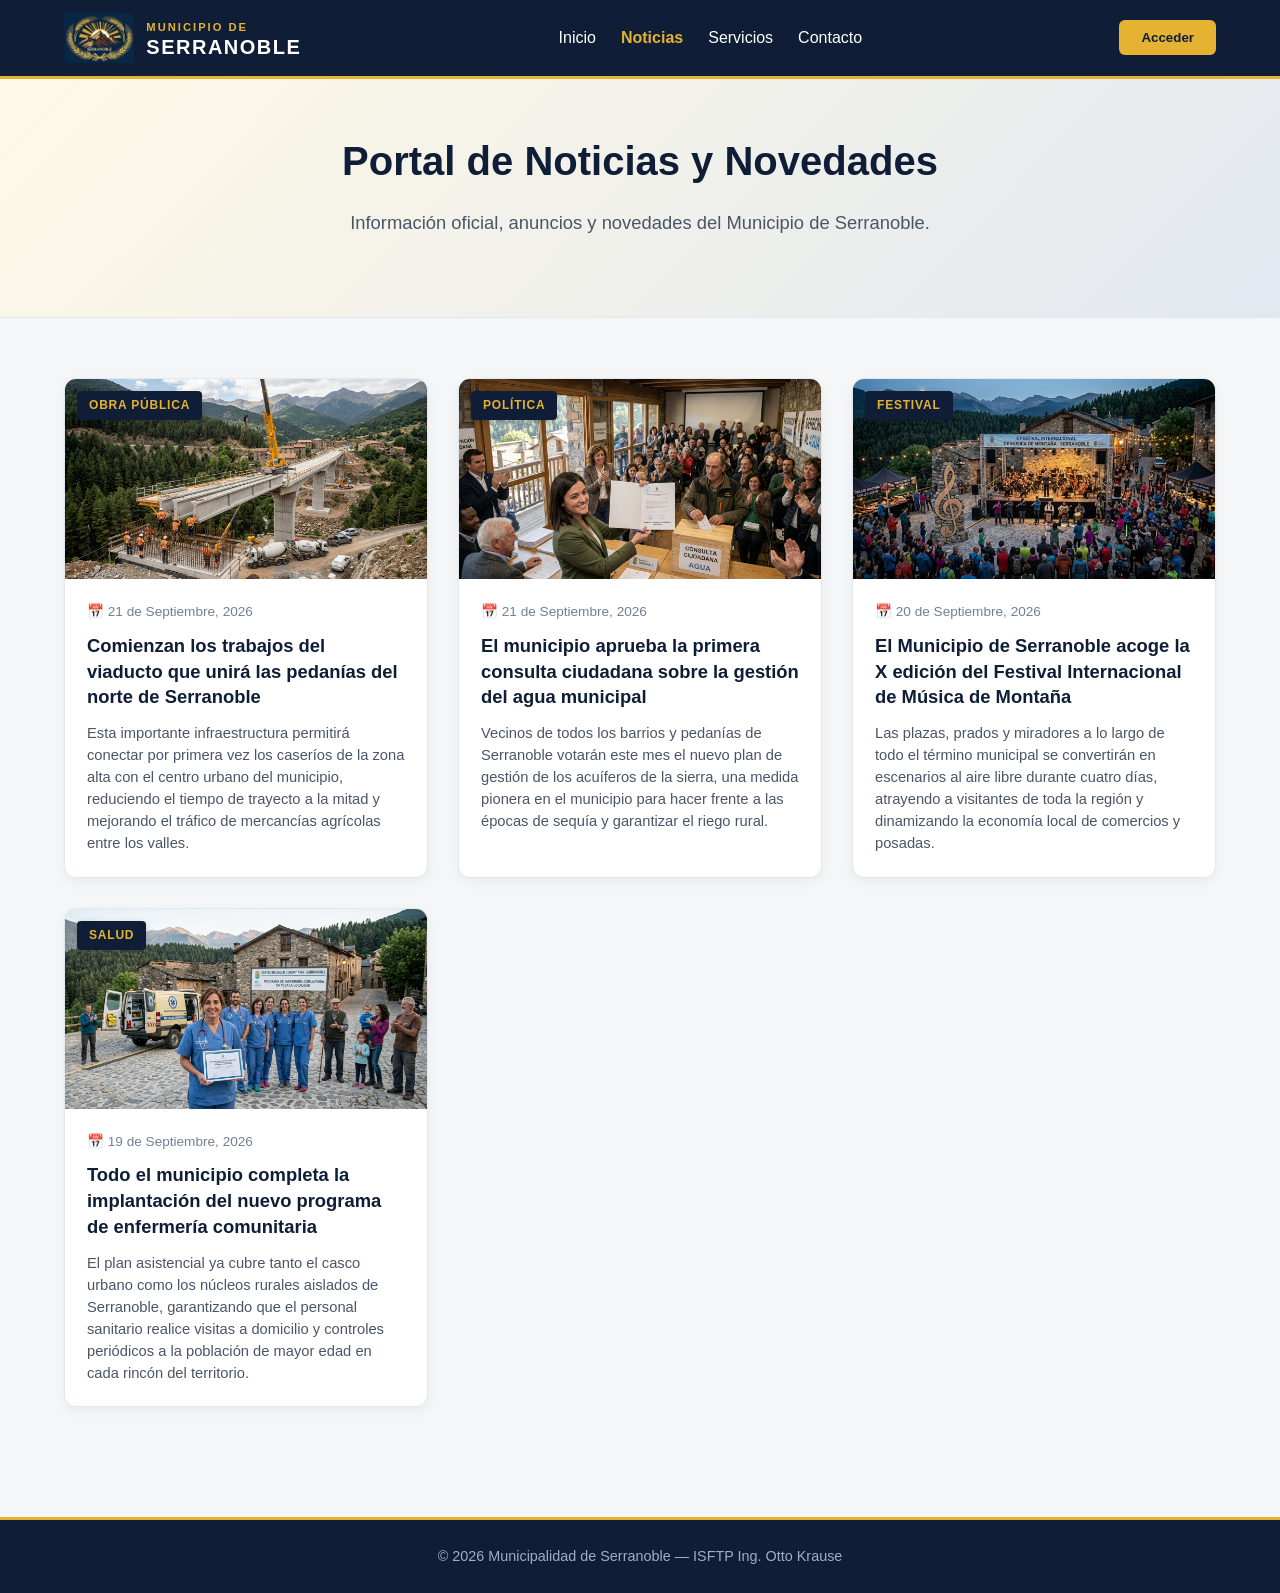
==== noticias.html @ 77c3ed3b "Commit actulizacion 2 (portal de noticias y registro)" ====
<!DOCTYPE html>
<html lang="es">
<head>
    <meta charset="UTF-8">
    <meta name="viewport" content="width=device-width, initial-scale=1.0">
    <title>Noticias - Municipio de Serranoble</title>
    <link rel="stylesheet" href="styles.css">
</head>
<body>

    <!-- ENCABEZADO Y NAVEGACIÓN -->
    <header class="navbar">
        <div class="logo">
            <img src="ESCUDO3.png" alt="Escudo de Serranoble" class="logo-img">
            <div class="logo-text">
                <h2>MUNICIPIO DE</h2>
                <h1>SERRANOBLE</h1>
            </div>
        </div>

        <button class="mobile-menu-btn" onclick="toggleMenu()" aria-label="Abrir menú">☰</button>

        <nav id="navMenu">
            <ul class="nav-links">
                <li><a href="index.html" onclick="closeMenu()">Inicio</a></li>
                <li><a href="noticias.html" class="active-link" onclick="closeMenu()">Noticias</a></li>
                <li><a href="index.html#servicios" onclick="closeMenu()">Servicios</a></li>
                <li><a href="#contacto" onclick="closeMenu()">Contacto</a></li>
                <li class="mobile-only-btn">
                    <button class="btn-primary" onclick="openLogin(); closeMenu()">Acceder</button>
                </li>
            </ul>
        </nav>

        <button class="btn-primary desktop-btn" onclick="openLogin()">Acceder</button>
    </header>

    <!-- BANNER NOTICIAS -->
    <section class="hero hero-secondary">
        <div class="hero-content">
            <h1>Portal de Noticias y Novedades</h1>
            <p>Información oficial, anuncios y novedades del Municipio de Serranoble.</p>
        </div>
    </section>

    <!-- LISTADO DE NOTICIAS CON IMÁGENES REALES -->
    <main class="noticias-container">
        <div class="noticias-grid">
            
            <!-- Noticia 1: Obra Pública -->
            <article class="noticia-card">
                <div class="noticia-img-wrapper">
                    <img src="obra.jpg.jpg" alt="Construcción del viaducto en Serranoble" class="noticia-img">
                    <div class="noticia-tag">Obra Pública</div>
                </div>
                <div class="noticia-content">
                    <span class="noticia-fecha">📅 21 de Septiembre, 2026</span>
                    <h3>Comienzan los trabajos del viaducto que unirá las pedanías del norte de Serranoble</h3>
                    <p>Esta importante infraestructura permitirá conectar por primera vez los caseríos de la zona alta con el centro urbano del municipio, reduciendo el tiempo de trayecto a la mitad y mejorando el tráfico de mercancías agrícolas entre los valles.</p>
                </div>
            </article>

            <!-- Noticia 2: Política -->
            <article class="noticia-card">
                <div class="noticia-img-wrapper">
                    <img src="politica.jpg.jpg" alt="Consulta ciudadana sobre la gestión del agua" class="noticia-img">
                    <div class="noticia-tag">Política</div>
                </div>
                <div class="noticia-content">
                    <span class="noticia-fecha">📅 21 de Septiembre, 2026</span>
                    <h3>El municipio aprueba la primera consulta ciudadana sobre la gestión del agua municipal</h3>
                    <p>Vecinos de todos los barrios y pedanías de Serranoble votarán este mes el nuevo plan de gestión de los acuíferos de la sierra, una medida pionera en el municipio para hacer frente a las épocas de sequía y garantizar el riego rural.</p>
                </div>
            </article>

            <!-- Noticia 3: Festival -->
            <article class="noticia-card">
                <div class="noticia-img-wrapper">
                    <img src="cultura.jpg.jpg" alt="Festival Internacional de Música de Montaña" class="noticia-img">
                    <div class="noticia-tag">Festival</div>
                </div>
                <div class="noticia-content">
                    <span class="noticia-fecha">📅 20 de Septiembre, 2026</span>
                    <h3>El Municipio de Serranoble acoge la X edición del Festival Internacional de Música de Montaña</h3>
                    <p>Las plazas, prados y miradores a lo largo de todo el término municipal se convertirán en escenarios al aire libre durante cuatro días, atrayendo a visitantes de toda la región y dinamizando la economía local de comercios y posadas.</p>
                </div>
            </article>

            <!-- Noticia 4: Salud -->
            <article class="noticia-card">
                <div class="noticia-img-wrapper">
                    <img src="salud.jpg.jpg" alt="Programa de enfermería comunitaria en Serranoble" class="noticia-img">
                    <div class="noticia-tag">Salud</div>
                </div>
                <div class="noticia-content">
                    <span class="noticia-fecha">📅 19 de Septiembre, 2026</span>
                    <h3>Todo el municipio completa la implantación del nuevo programa de enfermería comunitaria</h3>
                    <p>El plan asistencial ya cubre tanto el casco urbano como los núcleos rurales aislados de Serranoble, garantizando que el personal sanitario realice visitas a domicilio y controles periódicos a la población de mayor edad en cada rincón del territorio.</p>
                </div>
            </article>

        </div>
    </main>

    <!-- MODAL DE ACCESO / REGISTRO -->
    <div id="loginModal" class="modal">
        <div class="modal-content">
            <span class="close-btn" onclick="closeLogin()">&times;</span>
            
            <div class="modal-header">
                <img src="ESCUDO3.png" alt="Escudo Serranoble" class="modal-logo">
                <h2>Portal Ciudadano</h2>
                <p class="modal-sub">Accedé a los trámites y servicios del municipio</p>
            </div>

            <!-- Pestañas de Navegación -->
            <div class="auth-tabs">
                <button type="button" class="tab-btn active" onclick="switchAuthTab('login')">Iniciar Sesión</button>
                <button type="button" class="tab-btn" onclick="switchAuthTab('register')">Registrarse</button>
            </div>

            <!-- FORMULARIO 1: INICIAR SESIÓN -->
            <form id="loginForm" class="auth-form active" onsubmit="validarLogin(event)">
                <div class="form-group">
                    <label for="usuario">DNI, CUIL o Email</label>
                    <input type="text" id="usuario" placeholder="Ej: 38123456" required>
                </div>
                
                <div class="form-group">
                    <label for="password">Contraseña</label>
                    <input type="password" id="password" placeholder="••••••••" required>
                </div>

                <div id="errorAlertLogin" class="alert-error" style="display: none;">
                    Por favor, completá todos los campos correctamente.
                </div>

                <button type="submit" class="btn-primary btn-block">Ingresar</button>
            </form>

            <!-- FORMULARIO 2: REGISTRO CIUDADANO -->
            <form id="registerForm" class="auth-form" onsubmit="validarRegistro(event)">
                <div class="form-group">
                    <label for="regNombre">Nombre y Apellido</label>
                    <input type="text" id="regNombre" placeholder="Ej: María González" required>
                </div>

                <div class="form-group">
                    <label for="regDni">DNI / CUIL (solo números)</label>
                    <input 
                        type="text" 
                        id="regDni" 
                        placeholder="Ej: 38123456" 
                        maxlength="11" 
                        oninput="this.value = this.value.replace(/[^0-9]/g, '')" 
                        required
                    >
                </div>

                <div class="form-group">
                    <label for="regEmail">Correo Electrónico</label>
                    <input type="email" id="regEmail" placeholder="ejemplo@correo.com" required>
                </div>

                <div class="form-group">
                    <label for="regPass">Contraseña</label>
                    <input type="password" id="regPass" placeholder="Creá una contraseña" required>
                </div>

                <div id="errorAlertRegister" class="alert-error" style="display: none;">
                    Por favor, completá todos los datos para crear tu cuenta.
                </div>

                <button type="submit" class="btn-primary btn-block">Crear Cuenta</button>
            </form>
        </div>
    </div>

    <!-- FOOTER -->
    <footer id="contacto">
        <p>&copy; 2026 Municipalidad de Serranoble — ISFTP Ing. Otto Krause</p>
    </footer>

    <!-- LÓGICA JAVASCRIPT -->
    <script>
        function toggleMenu() {
            document.getElementById('navMenu').classList.toggle('active');
        }

        function closeMenu() {
            document.getElementById('navMenu').classList.remove('active');
        }

        function openLogin() {
            document.getElementById('loginModal').style.display = 'flex';
        }

        function closeLogin() {
            document.getElementById('loginModal').style.display = 'none';
        }

        function switchAuthTab(tab) {
            const tabs = document.querySelectorAll('.tab-btn');
            const forms = document.querySelectorAll('.auth-form');

            tabs.forEach(t => t.classList.remove('active'));
            forms.forEach(f => f.classList.remove('active'));

            if (tab === 'login') {
                tabs[0].classList.add('active');
                document.getElementById('loginForm').classList.add('active');
            } else {
                tabs[1].classList.add('active');
                document.getElementById('registerForm').classList.add('active');
            }
        }

        function validarLogin(event) {
            event.preventDefault();
            const usuario = document.getElementById('usuario').value.trim();
            const password = document.getElementById('password').value.trim();
            const alert = document.getElementById('errorAlertLogin');

            if (usuario === '' || password === '') {
                alert.innerText = 'Por favor, completá todos los campos correctamente.';
                alert.style.display = 'block';
            } else {
                alert.style.display = 'none';
                alert('¡Inicio de sesión exitoso!');
                closeLogin();
            }
        }

        function validarRegistro(event) {
            event.preventDefault();
            const nombre = document.getElementById('regNombre').value.trim();
            const dni = document.getElementById('regDni').value.trim();
            const email = document.getElementById('regEmail').value.trim();
            const pass = document.getElementById('regPass').value.trim();
            const alert = document.getElementById('errorAlertRegister');

            const soloNumeros = /^[0-9]+$/;

            if (nombre === '' || dni === '' || email === '' || pass === '') {
                alert.innerText = 'Por favor, completá todos los datos para crear tu cuenta.';
                alert.style.display = 'block';
                return;
            }

            if (!soloNumeros.test(dni)) {
                alert.innerText = 'El DNI/CUIL debe contener únicamente números sin puntos ni espacios.';
                alert.style.display = 'block';
                return;
            }

            alert.style.display = 'none';
            alert('¡Registro completado con éxito! Ya podés acceder con tu usuario.');
            switchAuthTab('login');
        }
    </script>
</body>
</html>
---- styles.css ----
/* ==========================================================================
   VARIABLES Y PALETA DE COLORES (ESCUDO Y MARCA SERRANOBLE)
   ========================================================================== */
:root {
    --azul-oscuro: #0F1E36;   
    --dorado: #E5B232;        
    --dorado-hover: #C99820;  
    --crema: #FFF9E6;         
    --marron: #6E472A;        
    --gris-fondo: #F4F6F8;
    --texto-oscuro: #1A202C;
}

/* ==========================================================================
   RESETS Y ESTILOS GENERALES
   ========================================================================== */
* {
    margin: 0;
    padding: 0;
    box-sizing: border-box;
    font-family: 'Segoe UI', Tahoma, Geneva, Verdana, sans-serif;
}

body {
    color: var(--texto-oscuro);
    background-color: var(--gris-fondo);
    line-height: 1.6;
}

/* ==========================================================================
   ENCABEZADO Y NAVEGACIÓN (NAVBAR)
   ========================================================================== */
.navbar {
    display: flex;
    justify-content: space-between;
    align-items: center;
    background-color: var(--azul-oscuro);
    padding: 0.8rem 5%;
    color: #FFFFFF;
    border-bottom: 3px solid var(--dorado);
    position: relative;
    z-index: 100;
}

.logo {
    display: flex;
    align-items: center;
    gap: 12px;
}

.logo-img {
    height: 50px;
    width: auto;
    object-fit: contain;
}

.logo-text h2 {
    font-size: 0.7rem;
    letter-spacing: 2px;
    color: var(--dorado);
    font-weight: 600;
}

.logo-text h1 {
    font-size: 1.25rem;
    letter-spacing: 1.5px;
    color: #FFFFFF;
    font-weight: 800;
    line-height: 1;
}

.nav-links {
    display: flex;
    list-style: none;
    gap: 25px;
}

.nav-links a {
    color: #FFFFFF;
    text-decoration: none;
    font-weight: 500;
    transition: color 0.3s;
}

.nav-links a:hover,
.nav-links a.active-link {
    color: var(--dorado);
    font-weight: 700;
}

/* ==========================================================================
   BOTONES Y COMPONENTES REUTILIZABLES
   ========================================================================== */
.btn-primary {
    background-color: var(--dorado);
    color: var(--azul-oscuro);
    border: none;
    padding: 10px 22px;
    border-radius: 6px;
    cursor: pointer;
    font-weight: 700;
    transition: all 0.3s ease;
}

.btn-primary:hover {
    background-color: var(--dorado-hover);
}

.btn-secondary {
    background-color: transparent;
    color: var(--azul-oscuro);
    border: 2px solid var(--azul-oscuro);
    padding: 10px 22px;
    border-radius: 6px;
    text-decoration: none;
    font-weight: 700;
    display: inline-block;
    transition: all 0.3s ease;
}

.btn-secondary:hover {
    background-color: var(--azul-oscuro);
    color: #FFFFFF;
}

.btn-large {
    padding: 12px 28px;
    font-size: 1rem;
}

.btn-block {
    width: 100%;
    margin-top: 15px;
}

.mobile-menu-btn {
    display: none;
    background: none;
    border: none;
    color: #FFFFFF;
    font-size: 1.8rem;
    cursor: pointer;
}

.mobile-only-btn {
    display: none;
}

/* ==========================================================================
   SECCIONES HERO (PRINCIPAL Y SECUNDARIA)
   ========================================================================== */
.hero {
    background: linear-gradient(135deg, var(--crema) 0%, #E2E8F0 100%);
    padding: 80px 5%;
    text-align: center;
    border-bottom: 1px solid #E2E8F0;
}

.hero-secondary {
    padding: 50px 5%;
}

.hero-content {
    max-width: 850px;
    margin: 0 auto;
}

.hero h1 {
    font-size: 2.5rem;
    color: var(--azul-oscuro);
    margin-bottom: 15px;
}

.hero p {
    font-size: 1.15rem;
    color: #4A5568;
    margin-bottom: 30px;
}

.hero-buttons {
    display: flex;
    justify-content: center;
    gap: 15px;
}

/* ==========================================================================
   SECCIÓN SERVICIOS
   ========================================================================== */
.servicios-container {
    padding: 70px 5%;
    text-align: center;
}

.servicios-container h2 {
    color: var(--azul-oscuro);
    font-size: 2.2rem;
}

.subtitle {
    color: #718096;
    margin-bottom: 45px;
}

.cards-grid {
    display: grid;
    grid-template-columns: repeat(auto-fit, minmax(260px, 1fr));
    gap: 30px;
    max-width: 1100px;
    margin: 0 auto;
}

.card {
    background-color: #FFFFFF;
    padding: 35px 25px;
    border-radius: 10px;
    border: 1px solid #E2E8F0;
    border-top: 4px solid var(--dorado);
    box-shadow: 0 4px 12px rgba(0, 0, 0, 0.04);
    transition: transform 0.3s, box-shadow 0.3s;
}

.card:hover {
    transform: translateY(-5px);
    box-shadow: 0 8px 20px rgba(0, 0, 0, 0.08);
}

.card .icon {
    font-size: 2.8rem;
    margin-bottom: 15px;
}

.card h3 {
    color: var(--azul-oscuro);
    margin-bottom: 12px;
}

/* ==========================================================================
   PORTAL DE NOTICIAS (NOTICIAS.HTML)
   ========================================================================== */
.noticias-container {
    padding: 60px 5%;
}

.noticias-grid {
    display: grid;
    grid-template-columns: repeat(auto-fit, minmax(300px, 1fr));
    gap: 30px;
    max-width: 1200px;
    margin: 0 auto;
}

.noticia-card {
    background-color: #FFFFFF;
    border-radius: 12px;
    overflow: hidden;
    border: 1px solid #E2E8F0;
    box-shadow: 0 4px 12px rgba(0, 0, 0, 0.05);
    transition: transform 0.3s, box-shadow 0.3s;
    display: flex;
    flex-direction: column;
}

.noticia-card:hover {
    transform: translateY(-6px);
    box-shadow: 0 10px 22px rgba(0, 0, 0, 0.12);
}

.noticia-img-wrapper {
    position: relative;
    width: 100%;
    height: 200px;
    overflow: hidden;
}

.noticia-img {
    width: 100%;
    height: 100%;
    object-fit: cover;
    transition: transform 0.4s ease;
}

.noticia-card:hover .noticia-img {
    transform: scale(1.05);
}

.noticia-tag {
    position: absolute;
    top: 12px;
    left: 12px;
    background-color: var(--azul-oscuro);
    color: var(--dorado);
    font-size: 0.75rem;
    font-weight: 700;
    padding: 5px 12px;
    border-radius: 4px;
    text-transform: uppercase;
    letter-spacing: 0.8px;
    box-shadow: 0 2px 6px rgba(0, 0, 0, 0.2);
}

.noticia-content {
    padding: 22px;
    display: flex;
    flex-direction: column;
    flex-grow: 1;
}

.noticia-fecha {
    font-size: 0.85rem;
    color: #718096;
    margin-bottom: 10px;
}

.noticia-content h3 {
    color: var(--azul-oscuro);
    font-size: 1.15rem;
    margin-bottom: 12px;
    line-height: 1.4;
}

.noticia-content p {
    color: #4A5568;
    font-size: 0.92rem;
    line-height: 1.5;
}

/* ==========================================================================
   MODAL DE ACCESO Y REGISTRO
   ========================================================================== */
.modal {
    display: none;
    position: fixed;
    top: 0;
    left: 0;
    width: 100%;
    height: 100%;
    background-color: rgba(15, 30, 54, 0.75);
    justify-content: center;
    align-items: center;
    z-index: 1000;
}

.modal-content {
    background-color: #FFFFFF;
    padding: 35px;
    border-radius: 12px;
    width: 100%;
    max-width: 420px;
    position: relative;
    box-shadow: 0 15px 25px rgba(0, 0, 0, 0.2);
}

.close-btn {
    position: absolute;
    top: 15px;
    right: 20px;
    font-size: 1.6rem;
    cursor: pointer;
    color: #A0AEC0;
}

.modal-header {
    text-align: center;
    margin-bottom: 20px;
}

.modal-logo {
    height: 55px;
    margin-bottom: 10px;
}

.modal-header h2 {
    color: var(--azul-oscuro);
    font-size: 1.5rem;
}

.modal-sub {
    font-size: 0.9rem;
    color: #718096;
}

.auth-tabs {
    display: flex;
    border-bottom: 2px solid #E2E8F0;
    margin-bottom: 20px;
}

.tab-btn {
    flex: 1;
    background: none;
    border: none;
    padding: 10px 0;
    font-weight: 600;
    font-size: 0.95rem;
    color: #718096;
    cursor: pointer;
    transition: all 0.3s ease;
    border-bottom: 3px solid transparent;
}

.tab-btn.active {
    color: var(--azul-oscuro);
    border-bottom-color: var(--dorado);
}

.auth-form {
    display: none;
}

.auth-form.active {
    display: block;
}

.form-group {
    margin-bottom: 18px;
    text-align: left;
}

.form-group label {
    display: block;
    margin-bottom: 6px;
    font-weight: 600;
    font-size: 0.9rem;
    color: var(--azul-oscuro);
}

.form-group input {
    width: 100%;
    padding: 11px;
    border: 1px solid #CBD5E0;
    border-radius: 6px;
    font-size: 1rem;
}

.form-group input:focus {
    outline: none;
    border-color: var(--dorado);
    box-shadow: 0 0 0 3px rgba(229, 178, 50, 0.2);
}

.alert-error {
    background-color: #FED7D7;
    color: #9B2C2C;
    padding: 10px;
    border-radius: 6px;
    font-size: 0.85rem;
    margin-bottom: 12px;
    text-align: center;
}

/* ==========================================================================
   PIE DE PÁGINA (FOOTER)
   ========================================================================== */
footer {
    background-color: var(--azul-oscuro);
    color: #A0AEC0;
    text-align: center;
    padding: 25px;
    margin-top: 50px;
    font-size: 0.9rem;
    border-top: 3px solid var(--dorado);
}

/* ==========================================================================
   ADAPTACIÓN RESPONSIVA (CELULARES Y TABLETS)
   ========================================================================== */
@media (max-width: 768px) {
    .navbar {
        padding: 0.8rem 4%;
    }

    .logo-img {
        height: 40px;
    }

    .logo-text h1 {
        font-size: 1.05rem;
    }

    .mobile-menu-btn {
        display: block;
    }

    .desktop-btn {
        display: none;
    }

    nav {
        display: none;
        position: absolute;
        top: 100%;
        left: 0;
        width: 100%;
        background-color: var(--azul-oscuro);
        border-bottom: 3px solid var(--dorado);
        padding: 20px 0;
        box-shadow: 0 10px 15px rgba(0,0,0,0.2);
    }

    nav.active {
        display: block;
    }

    .nav-links {
        flex-direction: column;
        align-items: center;
        gap: 18px;
    }

    .mobile-only-btn {
        display: block;
        margin-top: 5px;
    }

    .hero {
        padding: 50px 20px;
    }

    .hero h1 {
        font-size: 1.8rem;
    }

    .hero p {
        font-size: 1rem;
    }

    .hero-buttons {
        flex-direction: column;
        gap: 12px;
    }

    .btn-large {
        width: 100%;
    }

    .servicios-container,
    .noticias-container {
        padding: 40px 20px;
    }

    .cards-grid,
    .noticias-grid {
        grid-template-columns: 1fr;
    }

    .modal-content {
        width: 90%;
        padding: 25px 20px;
    }
}
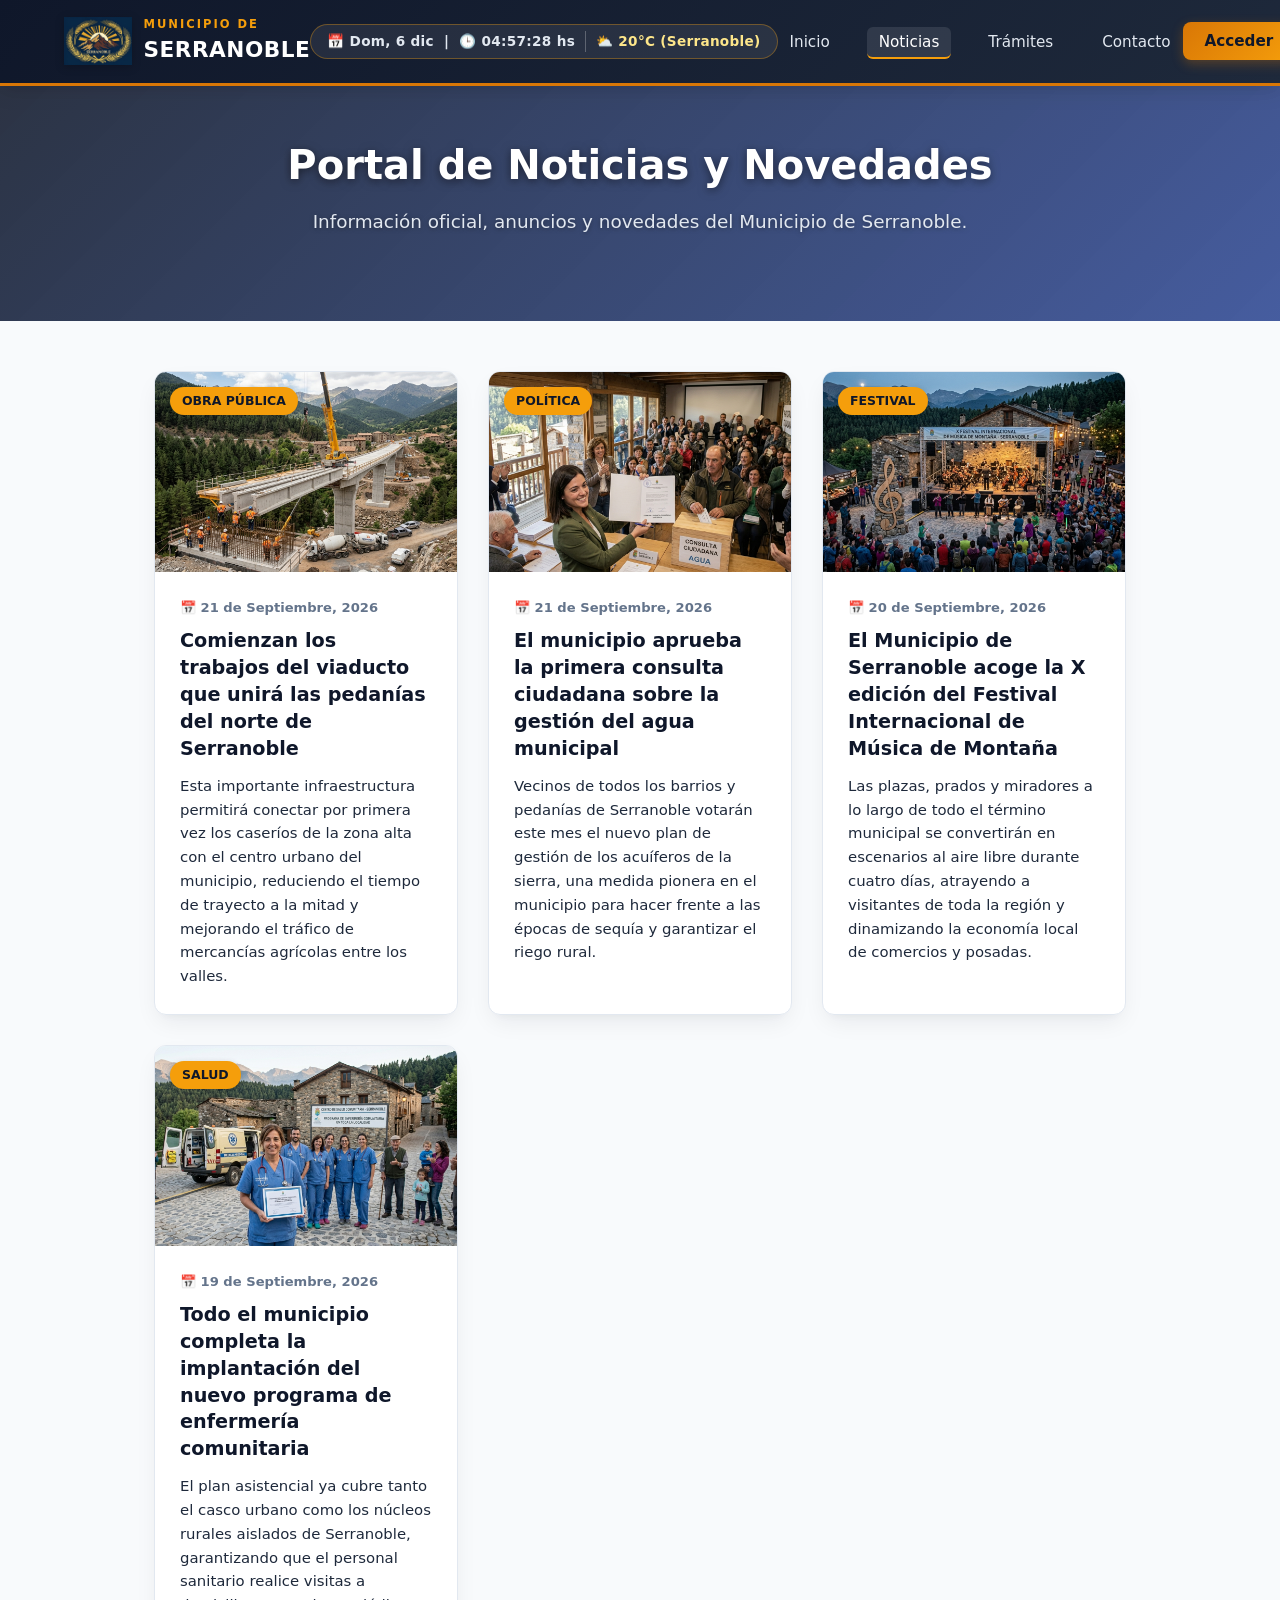
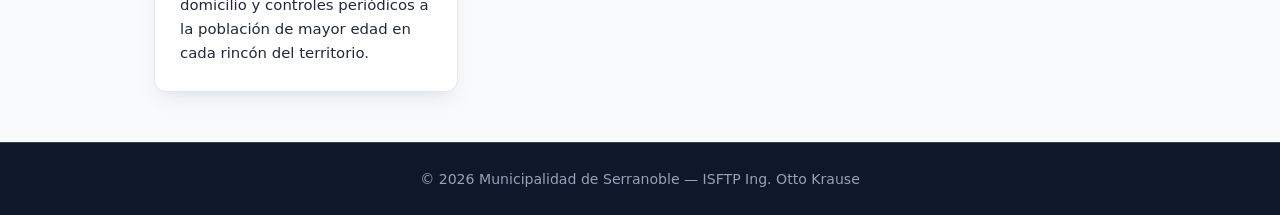
==== commit 1ad0db5f: "Actualizacion sprint III" ====
--- a/noticias.html
+++ b/noticias.html
@@ -18,32 +18,38 @@
             </div>
         </div>
 
-        <button class="mobile-menu-btn" onclick="toggleMenu()" aria-label="Abrir menú">☰</button>
+        <!-- RELOJ Y CLIMA CIUDADANO -->
+        <div class="reloj-ciudadano" id="relojCiudadano"></div>
+
+        <button class="mobile-menu-btn" onclick="toggleMenu()" aria-label="Abrir menú de navegación" aria-expanded="false">☰</button>
 
         <nav id="navMenu">
             <ul class="nav-links">
                 <li><a href="index.html" onclick="closeMenu()">Inicio</a></li>
                 <li><a href="noticias.html" class="active-link" onclick="closeMenu()">Noticias</a></li>
-                <li><a href="index.html#servicios" onclick="closeMenu()">Servicios</a></li>
-                <li><a href="#contacto" onclick="closeMenu()">Contacto</a></li>
-                <li class="mobile-only-btn">
+                <li><a href="tramites.html" onclick="closeMenu()">Trámites</a></li>
+                <li><a href="contacto.html" onclick="closeMenu()">Contacto</a></li>
+                <li class="mobile-only-btn" id="mobileAuthContainer">
                     <button class="btn-primary" onclick="openLogin(); closeMenu()">Acceder</button>
                 </li>
             </ul>
         </nav>
 
-        <button class="btn-primary desktop-btn" onclick="openLogin()">Acceder</button>
+        <!-- Contenedor dinámico de sesión (Escritorio) -->
+        <div id="desktopAuthContainer">
+            <button class="btn-primary desktop-btn" onclick="openLogin()">Acceder</button>
+        </div>
     </header>
 
-    <!-- BANNER NOTICIAS -->
-    <section class="hero hero-secondary">
+    <!-- BANNER NOTICIAS CON FONDO DE PRENSA -->
+    <section class="hero hero-secondary hero-noticias">
         <div class="hero-content">
             <h1>Portal de Noticias y Novedades</h1>
             <p>Información oficial, anuncios y novedades del Municipio de Serranoble.</p>
         </div>
     </section>
 
-    <!-- LISTADO DE NOTICIAS CON IMÁGENES REALES -->
+    <!-- LISTADO DE NOTICIAS -->
     <main class="noticias-container">
         <div class="noticias-grid">
             
@@ -103,20 +109,20 @@
     </main>
 
     <!-- MODAL DE ACCESO / REGISTRO -->
-    <div id="loginModal" class="modal">
+    <div id="loginModal" class="modal" role="dialog" aria-labelledby="modalTitle" aria-hidden="true">
         <div class="modal-content">
-            <span class="close-btn" onclick="closeLogin()">&times;</span>
+            <span class="close-btn" onclick="closeLogin()" role="button" aria-label="Cerrar ventana">&times;</span>
             
             <div class="modal-header">
                 <img src="ESCUDO3.png" alt="Escudo Serranoble" class="modal-logo">
-                <h2>Portal Ciudadano</h2>
+                <h2 id="modalTitle">Portal Ciudadano</h2>
                 <p class="modal-sub">Accedé a los trámites y servicios del municipio</p>
             </div>
 
             <!-- Pestañas de Navegación -->
-            <div class="auth-tabs">
-                <button type="button" class="tab-btn active" onclick="switchAuthTab('login')">Iniciar Sesión</button>
-                <button type="button" class="tab-btn" onclick="switchAuthTab('register')">Registrarse</button>
+            <div class="auth-tabs" role="tablist">
+                <button type="button" class="tab-btn active" role="tab" aria-selected="true" onclick="switchAuthTab('login')">Iniciar Sesión</button>
+                <button type="button" class="tab-btn" role="tab" aria-selected="false" onclick="switchAuthTab('register')">Registrarse</button>
             </div>
 
             <!-- FORMULARIO 1: INICIAR SESIÓN -->
@@ -131,7 +137,7 @@
                     <input type="password" id="password" placeholder="••••••••" required>
                 </div>
 
-                <div id="errorAlertLogin" class="alert-error" style="display: none;">
+                <div id="errorAlertLogin" class="alert-error" style="display: none;" role="alert">
                     Por favor, completá todos los campos correctamente.
                 </div>
 
@@ -164,10 +170,11 @@
 
                 <div class="form-group">
                     <label for="regPass">Contraseña</label>
-                    <input type="password" id="regPass" placeholder="Creá una contraseña" required>
+                    <input type="password" id="regPass" placeholder="Mín. 6 caracteres (Mayús, minús, núm, símbolo)" required>
+                    <small style="display: block; font-size: 0.75rem; color: #64748B; margin-top: 4px;">Debe contener al menos una mayúscula, una minúscula, un número y un símbolo.</small>
                 </div>
 
-                <div id="errorAlertRegister" class="alert-error" style="display: none;">
+                <div id="errorAlertRegister" class="alert-error" style="display: none;" role="alert">
                     Por favor, completá todos los datos para crear tu cuenta.
                 </div>
 
@@ -181,82 +188,7 @@
         <p>&copy; 2026 Municipalidad de Serranoble — ISFTP Ing. Otto Krause</p>
     </footer>
 
-    <!-- LÓGICA JAVASCRIPT -->
-    <script>
-        function toggleMenu() {
-            document.getElementById('navMenu').classList.toggle('active');
-        }
-
-        function closeMenu() {
-            document.getElementById('navMenu').classList.remove('active');
-        }
-
-        function openLogin() {
-            document.getElementById('loginModal').style.display = 'flex';
-        }
-
-        function closeLogin() {
-            document.getElementById('loginModal').style.display = 'none';
-        }
-
-        function switchAuthTab(tab) {
-            const tabs = document.querySelectorAll('.tab-btn');
-            const forms = document.querySelectorAll('.auth-form');
-
-            tabs.forEach(t => t.classList.remove('active'));
-            forms.forEach(f => f.classList.remove('active'));
-
-            if (tab === 'login') {
-                tabs[0].classList.add('active');
-                document.getElementById('loginForm').classList.add('active');
-            } else {
-                tabs[1].classList.add('active');
-                document.getElementById('registerForm').classList.add('active');
-            }
-        }
-
-        function validarLogin(event) {
-            event.preventDefault();
-            const usuario = document.getElementById('usuario').value.trim();
-            const password = document.getElementById('password').value.trim();
-            const alert = document.getElementById('errorAlertLogin');
-
-            if (usuario === '' || password === '') {
-                alert.innerText = 'Por favor, completá todos los campos correctamente.';
-                alert.style.display = 'block';
-            } else {
-                alert.style.display = 'none';
-                alert('¡Inicio de sesión exitoso!');
-                closeLogin();
-            }
-        }
-
-        function validarRegistro(event) {
-            event.preventDefault();
-            const nombre = document.getElementById('regNombre').value.trim();
-            const dni = document.getElementById('regDni').value.trim();
-            const email = document.getElementById('regEmail').value.trim();
-            const pass = document.getElementById('regPass').value.trim();
-            const alert = document.getElementById('errorAlertRegister');
-
-            const soloNumeros = /^[0-9]+$/;
-
-            if (nombre === '' || dni === '' || email === '' || pass === '') {
-                alert.innerText = 'Por favor, completá todos los datos para crear tu cuenta.';
-                alert.style.display = 'block';
-                return;
-            }
-
-            if (!soloNumeros.test(dni)) {
-                alert.innerText = 'El DNI/CUIL debe contener únicamente números sin puntos ni espacios.';
-                alert.style.display = 'block';
-                return;
-            }
-
-            alert.style.display = 'none';
-            alert('¡Registro completado con éxito! Ya podés acceder con tu usuario.');
-            switchAuthTab('login');
-        }
-    </script>
+    <!-- VINCULACIÓN CON EL SCRIPT -->
+    <script src="script.js"></script>
 </body>
 </html>
--- a/styles.css
+++ b/styles.css
@@ -1,45 +1,57 @@
 /* ==========================================================================
-   VARIABLES Y PALETA DE COLORES (ESCUDO Y MARCA SERRANOBLE)
+   MUNICIPIO DE SERRANOBLE - PALETA DE COLORES Y VARIABLES GLOBALES
    ========================================================================== */
 :root {
-    --azul-oscuro: #0F1E36;   
-    --dorado: #E5B232;        
-    --dorado-hover: #C99820;  
-    --crema: #FFF9E6;         
-    --marron: #6E472A;        
-    --gris-fondo: #F4F6F8;
-    --texto-oscuro: #1A202C;
-}
-
-/* ==========================================================================
-   RESETS Y ESTILOS GENERALES
-   ========================================================================== */
+    --azul-principal: #1E3A8A;
+    --azul-oscuro: #0F172A;
+    --azul-marino: #1E293B;
+    --dorado: #D97706;
+    --dorado-brillante: #F59E0B;
+    --crema: #FFFBEB;
+    --gris-fondo: #F8FAFC;
+    --gris-borde: #E2E8F0;
+    --texto-principal: #1E293B;
+    --texto-secundario: #64748B;
+    --blanco: #FFFFFF;
+    --sombra-suave: 0 10px 25px -5px rgba(15, 23, 42, 0.08), 0 8px 10px -6px rgba(15, 23, 42, 0.04);
+    --sombra-hover: 0 20px 25px -5px rgba(15, 23, 42, 0.12), 0 10px 10px -5px rgba(15, 23, 42, 0.04);
+    --transicion: all 0.25s cubic-bezier(0.4, 0, 0.2, 1);
+}
+
 * {
     margin: 0;
     padding: 0;
     box-sizing: border-box;
-    font-family: 'Segoe UI', Tahoma, Geneva, Verdana, sans-serif;
+    font-family: 'Segoe UI', system-ui, -apple-system, BlinkMacSystemFont, Roboto, sans-serif;
 }
 
 body {
-    color: var(--texto-oscuro);
     background-color: var(--gris-fondo);
+    color: var(--texto-principal);
     line-height: 1.6;
-}
-
-/* ==========================================================================
-   ENCABEZADO Y NAVEGACIÓN (NAVBAR)
+    min-height: 100vh;
+    display: flex;
+    flex-direction: column;
+}
+
+main {
+    flex: 1;
+}
+
+/* ==========================================================================
+   1. ENCABEZADO, NAVEGACIÓN, RELOJ Y CLIMA
    ========================================================================== */
 .navbar {
+    background: linear-gradient(135deg, var(--azul-oscuro) 0%, #1E293B 100%);
+    padding: 15px 5%;
     display: flex;
     justify-content: space-between;
     align-items: center;
-    background-color: var(--azul-oscuro);
-    padding: 0.8rem 5%;
-    color: #FFFFFF;
+    position: sticky;
+    top: 0;
+    z-index: 1000;
+    box-shadow: 0 4px 20px rgba(0, 0, 0, 0.15);
     border-bottom: 3px solid var(--dorado);
-    position: relative;
-    z-index: 100;
 }
 
 .logo {
@@ -49,220 +61,242 @@
 }
 
 .logo-img {
-    height: 50px;
+    height: 48px;
     width: auto;
-    object-fit: contain;
+    filter: drop-shadow(0 2px 4px rgba(0,0,0,0.2));
 }
 
 .logo-text h2 {
-    font-size: 0.7rem;
+    color: var(--dorado-brillante);
+    font-size: 0.72rem;
     letter-spacing: 2px;
-    color: var(--dorado);
+    font-weight: 700;
+}
+
+.logo-text h1 {
+    color: var(--blanco);
+    font-size: 1.35rem;
+    font-weight: 800;
+    letter-spacing: 0.5px;
+}
+
+/* RELOJ Y CLIMA CIUDADANO */
+.reloj-ciudadano {
+    color: #E2E8F0;
+    font-size: 0.85rem;
     font-weight: 600;
-}
-
-.logo-text h1 {
-    font-size: 1.25rem;
-    letter-spacing: 1.5px;
-    color: #FFFFFF;
-    font-weight: 800;
-    line-height: 1;
+    background: rgba(255, 255, 255, 0.08);
+    padding: 6px 16px;
+    border-radius: 20px;
+    border: 1px solid rgba(245, 158, 11, 0.35);
+    letter-spacing: 0.3px;
+    white-space: nowrap;
+    display: flex;
+    align-items: center;
+}
+
+.clima-badge {
+    border-left: 1px solid rgba(255, 255, 255, 0.25);
+    padding-left: 10px;
+    margin-left: 10px;
+    color: #FDE68A;
+    font-weight: 700;
 }
 
 .nav-links {
     display: flex;
     list-style: none;
     gap: 25px;
+    align-items: center;
 }
 
 .nav-links a {
-    color: #FFFFFF;
+    color: #E2E8F0;
     text-decoration: none;
     font-weight: 500;
-    transition: color 0.3s;
+    font-size: 0.95rem;
+    transition: var(--transicion);
+    padding: 6px 12px;
+    border-radius: 6px;
 }
 
 .nav-links a:hover,
 .nav-links a.active-link {
-    color: var(--dorado);
-    font-weight: 700;
-}
-
-/* ==========================================================================
-   BOTONES Y COMPONENTES REUTILIZABLES
-   ========================================================================== */
+    color: var(--blanco);
+    background: rgba(255, 255, 255, 0.1);
+}
+
+.nav-links a.active-link {
+    border-bottom: 2px solid var(--dorado-brillante);
+}
+
+/* BOTONES PRINCIPALES */
 .btn-primary {
-    background-color: var(--dorado);
+    background: linear-gradient(135deg, var(--dorado) 0%, var(--dorado-brillante) 100%);
     color: var(--azul-oscuro);
     border: none;
     padding: 10px 22px;
-    border-radius: 6px;
+    font-weight: 700;
+    font-size: 0.95rem;
+    border-radius: 8px;
     cursor: pointer;
-    font-weight: 700;
-    transition: all 0.3s ease;
+    transition: var(--transicion);
+    box-shadow: 0 4px 12px rgba(217, 119, 6, 0.3);
 }
 
 .btn-primary:hover {
-    background-color: var(--dorado-hover);
+    transform: translateY(-2px);
+    box-shadow: 0 6px 16px rgba(217, 119, 6, 0.45);
+    background: linear-gradient(135deg, var(--dorado-brillante) 0%, #FBBF24 100%);
 }
 
 .btn-secondary {
-    background-color: transparent;
-    color: var(--azul-oscuro);
-    border: 2px solid var(--azul-oscuro);
+    background: rgba(255, 255, 255, 0.12);
+    color: var(--blanco);
+    border: 1px solid rgba(255, 255, 255, 0.3);
     padding: 10px 22px;
-    border-radius: 6px;
-    text-decoration: none;
-    font-weight: 700;
-    display: inline-block;
-    transition: all 0.3s ease;
+    font-weight: 600;
+    font-size: 0.95rem;
+    border-radius: 8px;
+    cursor: pointer;
+    transition: var(--transicion);
+    backdrop-filter: blur(4px);
 }
 
 .btn-secondary:hover {
-    background-color: var(--azul-oscuro);
-    color: #FFFFFF;
+    background: rgba(255, 255, 255, 0.25);
+    border-color: var(--blanco);
+    transform: translateY(-2px);
 }
 
 .btn-large {
-    padding: 12px 28px;
+    padding: 14px 28px;
     font-size: 1rem;
 }
 
 .btn-block {
     width: 100%;
-    margin-top: 15px;
-}
-
-.mobile-menu-btn {
-    display: none;
-    background: none;
-    border: none;
-    color: #FFFFFF;
-    font-size: 1.8rem;
-    cursor: pointer;
-}
-
-.mobile-only-btn {
-    display: none;
-}
-
-/* ==========================================================================
-   SECCIONES HERO (PRINCIPAL Y SECUNDARIA)
+}
+
+.btn-logout {
+    background: #EF4444;
+    color: var(--blanco);
+    box-shadow: 0 4px 12px rgba(239, 68, 68, 0.3);
+}
+
+.btn-logout:hover {
+    background: #DC2626;
+    box-shadow: 0 6px 16px rgba(220, 38, 38, 0.4);
+}
+
+/* ==========================================================================
+   2. HERO BANNERS CON IMAGEN DE FONDO Y OVERLAY AZUL
    ========================================================================== */
 .hero {
-    background: linear-gradient(135deg, var(--crema) 0%, #E2E8F0 100%);
+    color: var(--blanco);
     padding: 80px 5%;
     text-align: center;
-    border-bottom: 1px solid #E2E8F0;
+    position: relative;
+    overflow: hidden;
+    background-size: cover;
+    background-position: center;
+    background-repeat: no-repeat;
+}
+
+/* Capa azul semitransparente sobre la imagen */
+.hero::before {
+    content: '';
+    position: absolute;
+    top: 0;
+    left: 0;
+    width: 100%;
+    height: 100%;
+    background: linear-gradient(135deg, rgba(15, 23, 42, 0.88) 0%, rgba(30, 58, 138, 0.82) 100%);
+    z-index: 1;
 }
 
 .hero-secondary {
-    padding: 50px 5%;
+    padding: 55px 5%;
 }
 
 .hero-content {
     max-width: 850px;
     margin: 0 auto;
-}
-
-.hero h1 {
+    position: relative;
+    z-index: 2;
+}
+
+.hero-content h1 {
     font-size: 2.5rem;
-    color: var(--azul-oscuro);
-    margin-bottom: 15px;
-}
-
-.hero p {
+    font-weight: 800;
+    line-height: 1.2;
+    margin-bottom: 18px;
+    text-shadow: 0 2px 10px rgba(0,0,0,0.5);
+    color: #FFFFFF;
+}
+
+.hero-content p {
     font-size: 1.15rem;
-    color: #4A5568;
+    color: #E2E8F0;
     margin-bottom: 30px;
+    font-weight: 400;
+    text-shadow: 0 1px 5px rgba(0,0,0,0.4);
 }
 
 .hero-buttons {
     display: flex;
     justify-content: center;
-    gap: 15px;
-}
-
-/* ==========================================================================
-   SECCIÓN SERVICIOS
-   ========================================================================== */
-.servicios-container {
-    padding: 70px 5%;
-    text-align: center;
-}
-
-.servicios-container h2 {
-    color: var(--azul-oscuro);
-    font-size: 2.2rem;
-}
-
-.subtitle {
-    color: #718096;
-    margin-bottom: 45px;
-}
-
-.cards-grid {
-    display: grid;
-    grid-template-columns: repeat(auto-fit, minmax(260px, 1fr));
-    gap: 30px;
+    gap: 18px;
+    flex-wrap: wrap;
+}
+
+/* BACKGROUNDS ESPECÍFICOS POR PÁGINA */
+.hero-index {
+    background-image: url('https://images.unsplash.com/photo-1720033029110-72e22fe5e1c0?fm=jpg&q=60&w=3000&auto=format&fit=crop&ixlib=rb-4.1.0&ixid=NHwxMjA3fDA%3D');
+}
+
+.hero-noticias {
+    background-image: url('https://images.unsplash.com/photo-1504711434969-e33886168f5c?auto=format&fit=crop&w=1600&q=80');
+}
+
+.hero-tramites {
+    background-image: url('https://www.memo.com.ar/files/image/51/51857/64411de16dac7.jpg');
+}
+
+.hero-contacto {
+    background-image: url('https://www.genesys.com/media/AdobeStock_565546717-scaled-e1686151222572-1260x488.webp');
+}
+
+/* ==========================================================================
+   3. SECCIÓN Y TARJETAS DE NOTICIAS
+   ========================================================================== */
+.noticias-container {
+    padding: 50px 5%;
     max-width: 1100px;
     margin: 0 auto;
-}
-
-.card {
-    background-color: #FFFFFF;
-    padding: 35px 25px;
-    border-radius: 10px;
-    border: 1px solid #E2E8F0;
-    border-top: 4px solid var(--dorado);
-    box-shadow: 0 4px 12px rgba(0, 0, 0, 0.04);
-    transition: transform 0.3s, box-shadow 0.3s;
-}
-
-.card:hover {
-    transform: translateY(-5px);
-    box-shadow: 0 8px 20px rgba(0, 0, 0, 0.08);
-}
-
-.card .icon {
-    font-size: 2.8rem;
-    margin-bottom: 15px;
-}
-
-.card h3 {
-    color: var(--azul-oscuro);
-    margin-bottom: 12px;
-}
-
-/* ==========================================================================
-   PORTAL DE NOTICIAS (NOTICIAS.HTML)
-   ========================================================================== */
-.noticias-container {
-    padding: 60px 5%;
 }
 
 .noticias-grid {
     display: grid;
     grid-template-columns: repeat(auto-fit, minmax(300px, 1fr));
     gap: 30px;
-    max-width: 1200px;
-    margin: 0 auto;
 }
 
 .noticia-card {
-    background-color: #FFFFFF;
+    background: var(--blanco);
     border-radius: 12px;
     overflow: hidden;
-    border: 1px solid #E2E8F0;
-    box-shadow: 0 4px 12px rgba(0, 0, 0, 0.05);
-    transition: transform 0.3s, box-shadow 0.3s;
+    border: 1px solid var(--gris-borde);
+    box-shadow: var(--sombra-suave);
+    transition: var(--transicion);
     display: flex;
     flex-direction: column;
 }
 
 .noticia-card:hover {
     transform: translateY(-6px);
-    box-shadow: 0 10px 22px rgba(0, 0, 0, 0.12);
+    box-shadow: var(--sombra-hover);
+    border-color: #CBD5E1;
 }
 
 .noticia-img-wrapper {
@@ -270,6 +304,7 @@
     width: 100%;
     height: 200px;
     overflow: hidden;
+    background: var(--azul-oscuro);
 }
 
 .noticia-img {
@@ -285,47 +320,104 @@
 
 .noticia-tag {
     position: absolute;
-    top: 12px;
-    left: 12px;
-    background-color: var(--azul-oscuro);
-    color: var(--dorado);
-    font-size: 0.75rem;
+    top: 15px;
+    left: 15px;
+    background: var(--dorado-brillante);
+    color: var(--azul-oscuro);
     font-weight: 700;
-    padding: 5px 12px;
-    border-radius: 4px;
+    font-size: 0.78rem;
+    padding: 4px 12px;
+    border-radius: 20px;
     text-transform: uppercase;
-    letter-spacing: 0.8px;
-    box-shadow: 0 2px 6px rgba(0, 0, 0, 0.2);
+    box-shadow: 0 2px 6px rgba(0,0,0,0.2);
 }
 
 .noticia-content {
-    padding: 22px;
+    padding: 25px;
     display: flex;
     flex-direction: column;
-    flex-grow: 1;
+    flex: 1;
 }
 
 .noticia-fecha {
-    font-size: 0.85rem;
-    color: #718096;
+    font-size: 0.82rem;
+    color: var(--texto-secundario);
+    font-weight: 600;
     margin-bottom: 10px;
+    display: block;
 }
 
 .noticia-content h3 {
     color: var(--azul-oscuro);
-    font-size: 1.15rem;
+    font-size: 1.2rem;
+    font-weight: 700;
+    line-height: 1.4;
     margin-bottom: 12px;
-    line-height: 1.4;
 }
 
 .noticia-content p {
-    color: #4A5568;
-    font-size: 0.92rem;
-    line-height: 1.5;
-}
-
-/* ==========================================================================
-   MODAL DE ACCESO Y REGISTRO
+    color: var(--texto-principal);
+    font-size: 0.93rem;
+    line-height: 1.6;
+}
+
+/* ==========================================================================
+   4. TARJETAS GENERALES Y GRILLAS
+   ========================================================================== */
+.cards-grid {
+    display: grid;
+    gap: 25px;
+}
+
+.card {
+    background: var(--blanco);
+    border-radius: 12px;
+    padding: 30px 22px;
+    border: 1px solid var(--gris-borde);
+    box-shadow: var(--sombra-suave);
+    transition: var(--transicion);
+    position: relative;
+    overflow: hidden;
+}
+
+.card::before {
+    content: '';
+    position: absolute;
+    top: 0;
+    left: 0;
+    width: 100%;
+    height: 4px;
+    background: linear-gradient(90deg, var(--azul-principal), var(--dorado-brillante));
+    opacity: 0.8;
+    transition: var(--transicion);
+}
+
+.card:hover {
+    transform: translateY(-6px);
+    box-shadow: var(--sombra-hover);
+    border-color: #CBD5E1;
+}
+
+.card:hover::before {
+    height: 6px;
+    opacity: 1;
+}
+
+.card .icon {
+    width: 60px;
+    height: 60px;
+    background: var(--crema);
+    border-radius: 50%;
+    display: flex;
+    align-items: center;
+    justify-content: center;
+    margin: 0 auto 18px auto;
+    border: 2px solid #FDE68A;
+    box-shadow: 0 4px 8px rgba(245, 158, 11, 0.15);
+}
+
+/* ==========================================================================
+   5. MODAL DE AUTENTICACIÓN
    ========================================================================== */
 .modal {
     display: none;
@@ -334,34 +426,48 @@
     left: 0;
     width: 100%;
     height: 100%;
-    background-color: rgba(15, 30, 54, 0.75);
+    background: rgba(15, 23, 42, 0.75);
+    backdrop-filter: blur(6px);
+    z-index: 2000;
+    align-items: center;
     justify-content: center;
-    align-items: center;
-    z-index: 1000;
+    padding: 20px;
 }
 
 .modal-content {
-    background-color: #FFFFFF;
+    background: var(--blanco);
+    width: 100%;
+    max-width: 440px;
+    border-radius: 16px;
     padding: 35px;
-    border-radius: 12px;
-    width: 100%;
-    max-width: 420px;
     position: relative;
-    box-shadow: 0 15px 25px rgba(0, 0, 0, 0.2);
+    box-shadow: 0 25px 50px -12px rgba(0, 0, 0, 0.25);
+    animation: modalPop 0.3s cubic-bezier(0.175, 0.885, 0.32, 1.275);
+}
+
+@keyframes modalPop {
+    from { opacity: 0; transform: scale(0.9) translateY(20px); }
+    to { opacity: 1; transform: scale(1) translateY(0); }
 }
 
 .close-btn {
     position: absolute;
-    top: 15px;
-    right: 20px;
-    font-size: 1.6rem;
+    top: 18px;
+    right: 22px;
+    font-size: 1.8rem;
+    color: var(--texto-secundario);
     cursor: pointer;
-    color: #A0AEC0;
+    transition: var(--transicion);
+}
+
+.close-btn:hover {
+    color: var(--azul-oscuro);
+    transform: rotate(90deg);
 }
 
 .modal-header {
     text-align: center;
-    margin-bottom: 20px;
+    margin-bottom: 25px;
 }
 
 .modal-logo {
@@ -371,36 +477,40 @@
 
 .modal-header h2 {
     color: var(--azul-oscuro);
-    font-size: 1.5rem;
+    font-size: 1.4rem;
+    font-weight: 800;
 }
 
 .modal-sub {
-    font-size: 0.9rem;
-    color: #718096;
+    color: var(--texto-secundario);
+    font-size: 0.88rem;
 }
 
 .auth-tabs {
     display: flex;
-    border-bottom: 2px solid #E2E8F0;
-    margin-bottom: 20px;
+    background: #F1F5F9;
+    padding: 4px;
+    border-radius: 10px;
+    margin-bottom: 25px;
 }
 
 .tab-btn {
     flex: 1;
-    background: none;
     border: none;
-    padding: 10px 0;
+    background: transparent;
+    padding: 10px;
     font-weight: 600;
-    font-size: 0.95rem;
-    color: #718096;
+    font-size: 0.9rem;
+    color: var(--texto-secundario);
+    border-radius: 8px;
     cursor: pointer;
-    transition: all 0.3s ease;
-    border-bottom: 3px solid transparent;
+    transition: var(--transicion);
 }
 
 .tab-btn.active {
+    background: var(--blanco);
     color: var(--azul-oscuro);
-    border-bottom-color: var(--dorado);
+    box-shadow: 0 2px 6px rgba(0,0,0,0.08);
 }
 
 .auth-form {
@@ -418,83 +528,91 @@
 
 .form-group label {
     display: block;
+    font-size: 0.88rem;
+    font-weight: 600;
+    color: var(--texto-principal);
     margin-bottom: 6px;
+}
+
+.form-group input,
+.form-group select,
+.form-group textarea {
+    width: 100%;
+    padding: 12px 14px;
+    border: 1px solid var(--gris-borde);
+    border-radius: 8px;
+    font-size: 0.95rem;
+    transition: var(--transicion);
+    background: #FAFAFA;
+}
+
+.form-group input:focus,
+.form-group select:focus,
+.form-group textarea:focus {
+    outline: none;
+    border-color: var(--azul-principal);
+    background: var(--blanco);
+    box-shadow: 0 0 0 3px rgba(30, 58, 138, 0.15);
+}
+
+.alert-error {
+    background: #FEE2E2;
+    color: #991B1B;
+    padding: 12px;
+    border-radius: 8px;
+    font-size: 0.85rem;
     font-weight: 600;
-    font-size: 0.9rem;
-    color: var(--azul-oscuro);
-}
-
-.form-group input {
-    width: 100%;
-    padding: 11px;
-    border: 1px solid #CBD5E0;
-    border-radius: 6px;
-    font-size: 1rem;
-}
-
-.form-group input:focus {
-    outline: none;
-    border-color: var(--dorado);
-    box-shadow: 0 0 0 3px rgba(229, 178, 50, 0.2);
-}
-
-.alert-error {
-    background-color: #FED7D7;
-    color: #9B2C2C;
-    padding: 10px;
-    border-radius: 6px;
-    font-size: 0.85rem;
-    margin-bottom: 12px;
-    text-align: center;
-}
-
-/* ==========================================================================
-   PIE DE PÁGINA (FOOTER)
-   ========================================================================== */
-footer {
-    background-color: var(--azul-oscuro);
-    color: #A0AEC0;
-    text-align: center;
-    padding: 25px;
-    margin-top: 50px;
-    font-size: 0.9rem;
-    border-top: 3px solid var(--dorado);
-}
-
-/* ==========================================================================
-   ADAPTACIÓN RESPONSIVA (CELULARES Y TABLETS)
-   ========================================================================== */
-@media (max-width: 768px) {
-    .navbar {
-        padding: 0.8rem 4%;
-    }
-
-    .logo-img {
-        height: 40px;
-    }
-
-    .logo-text h1 {
-        font-size: 1.05rem;
-    }
-
+    margin-bottom: 18px;
+    border-left: 4px solid #EF4444;
+}
+
+/* ==========================================================================
+   6. MENU MOBILE Y RESPONSIVIDAD
+   ========================================================================== */
+.mobile-menu-btn {
+    display: none;
+    background: transparent;
+    border: none;
+    color: var(--blanco);
+    font-size: 1.8rem;
+    cursor: pointer;
+}
+
+.mobile-only-btn {
+    display: none;
+}
+
+@media (max-width: 992px) {
+    .reloj-ciudadano {
+        display: none;
+    }
+}
+
+@media (max-width: 850px) {
     .mobile-menu-btn {
         display: block;
     }
 
-    .desktop-btn {
+    #desktopAuthContainer {
         display: none;
     }
 
+    .mobile-only-btn {
+        display: block;
+        margin-top: 15px;
+        width: 100%;
+    }
+
     nav {
-        display: none;
         position: absolute;
         top: 100%;
         left: 0;
         width: 100%;
-        background-color: var(--azul-oscuro);
+        background: var(--azul-oscuro);
+        padding: 20px 5%;
+        display: none;
+        box-shadow: 0 10px 20px rgba(0,0,0,0.2);
         border-bottom: 3px solid var(--dorado);
-        padding: 20px 0;
-        box-shadow: 0 10px 15px rgba(0,0,0,0.2);
     }
 
     nav.active {
@@ -503,48 +621,48 @@
 
     .nav-links {
         flex-direction: column;
-        align-items: center;
-        gap: 18px;
-    }
-
-    .mobile-only-btn {
+        align-items: stretch;
+        gap: 12px;
+    }
+
+    .nav-links a {
         display: block;
-        margin-top: 5px;
-    }
-
-    .hero {
-        padding: 50px 20px;
-    }
-
-    .hero h1 {
+        padding: 10px;
+        text-align: center;
+    }
+
+    .hero-content h1 {
         font-size: 1.8rem;
     }
-
-    .hero p {
-        font-size: 1rem;
-    }
-
-    .hero-buttons {
-        flex-direction: column;
-        gap: 12px;
-    }
-
-    .btn-large {
-        width: 100%;
-    }
-
-    .servicios-container,
-    .noticias-container {
-        padding: 40px 20px;
-    }
-
-    .cards-grid,
-    .noticias-grid {
-        grid-template-columns: 1fr;
-    }
-
-    .modal-content {
-        width: 90%;
-        padding: 25px 20px;
-    }
+}
+
+/* ==========================================================================
+   7. PIE DE PÁGINA (FOOTER)
+   ========================================================================== */
+footer {
+    background: var(--azul-oscuro);
+    color: #94A3B8;
+    text-align: center;
+    padding: 25px 5%;
+    font-size: 0.88rem;
+    border-top: 1px solid #334155;
+    margin-top: auto;
+}
+
+/* ==========================================================================
+   8. ANIMACIÓN DE TRANSICIÓN SUAVE ENTRE PÁGINAS (FADE-IN)
+   ========================================================================== */
+@keyframes fadeInPage {
+    from {
+        opacity: 0;
+        transform: translateY(6px);
+    }
+    to {
+        opacity: 1;
+        transform: translateY(0);
+    }
+}
+
+body {
+    animation: fadeInPage 0.4s cubic-bezier(0.16, 1, 0.3, 1) forwards;
 }
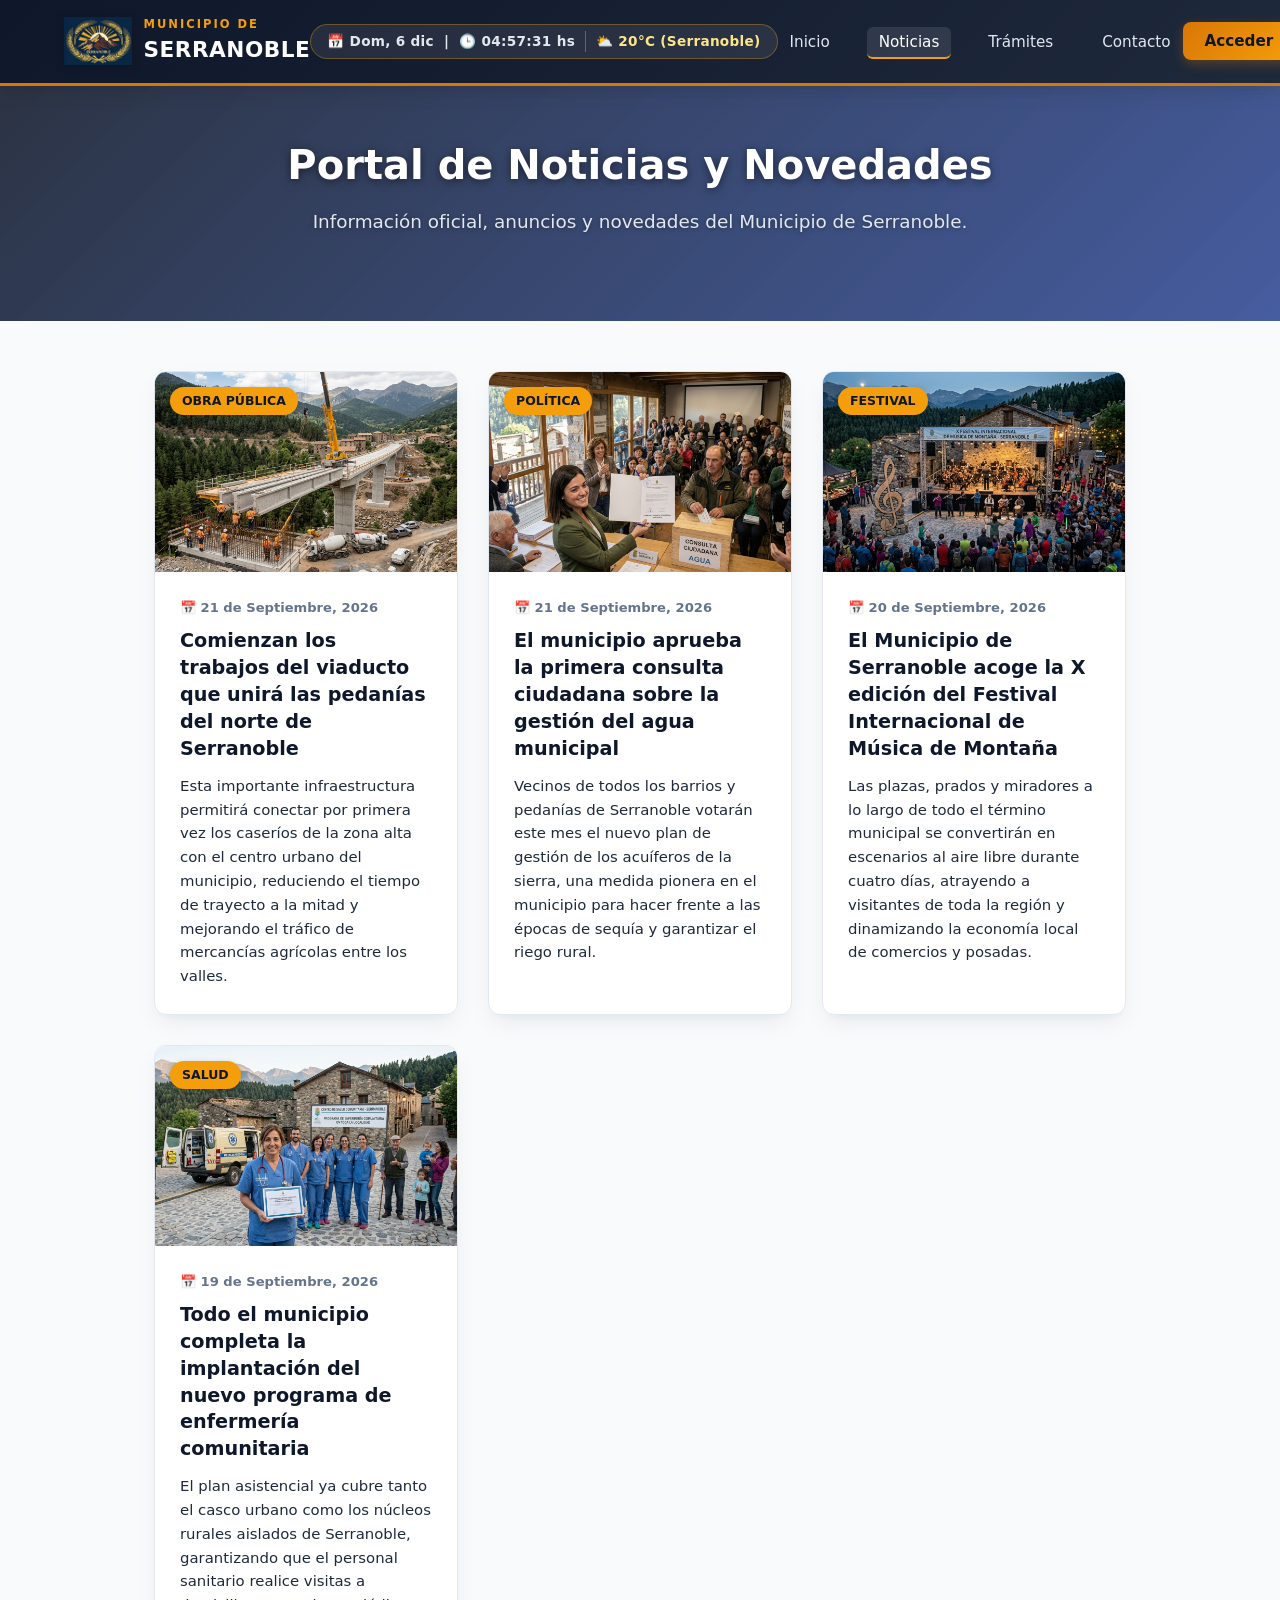
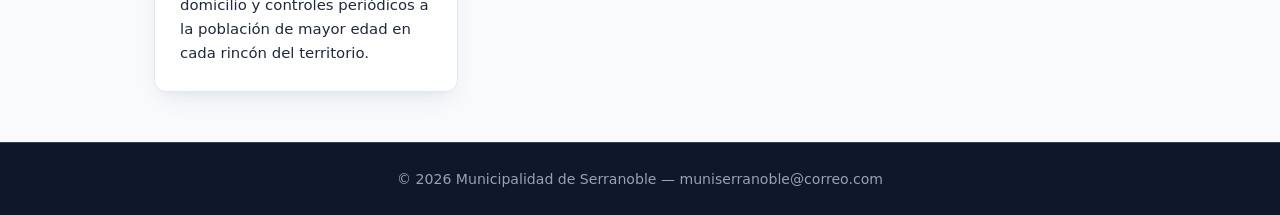
==== commit 6f1fee00: "Actualizacion sprint III(correccion de compatbilidad)" ====
--- a/noticias.html
+++ b/noticias.html
@@ -185,7 +185,7 @@
 
     <!-- FOOTER -->
     <footer id="contacto">
-        <p>&copy; 2026 Municipalidad de Serranoble — ISFTP Ing. Otto Krause</p>
+        <p>&copy; 2026 Municipalidad de Serranoble — muniserranoble@correo.com</p>
     </footer>
 
     <!-- VINCULACIÓN CON EL SCRIPT -->
--- a/styles.css
+++ b/styles.css
@@ -25,6 +25,11 @@
     font-family: 'Segoe UI', system-ui, -apple-system, BlinkMacSystemFont, Roboto, sans-serif;
 }
 
+html, body {
+    max-width: 100%;
+    overflow-x: hidden;
+}
+
 body {
     background-color: var(--gris-fondo);
     color: var(--texto-principal);
@@ -203,7 +208,6 @@
     background-repeat: no-repeat;
 }
 
-/* Capa azul semitransparente sobre la imagen */
 .hero::before {
     content: '';
     position: absolute;
@@ -250,7 +254,6 @@
     flex-wrap: wrap;
 }
 
-/* BACKGROUNDS ESPECÍFICOS POR PÁGINA */
 .hero-index {
     background-image: url('https://images.unsplash.com/photo-1720033029110-72e22fe5e1c0?fm=jpg&q=60&w=3000&auto=format&fit=crop&ixlib=rb-4.1.0&ixid=NHwxMjA3fDA%3D');
 }
@@ -291,6 +294,8 @@
     transition: var(--transicion);
     display: flex;
     flex-direction: column;
+    max-width: 100%;
+    box-sizing: border-box;
 }
 
 .noticia-card:hover {
@@ -378,6 +383,8 @@
     transition: var(--transicion);
     position: relative;
     overflow: hidden;
+    max-width: 100%;
+    box-sizing: border-box;
 }
 
 .card::before {
@@ -665,4 +672,8 @@
 
 body {
     animation: fadeInPage 0.4s cubic-bezier(0.16, 1, 0.3, 1) forwards;
+}
+
+iframe {
+    max-width: 100%;
 }
